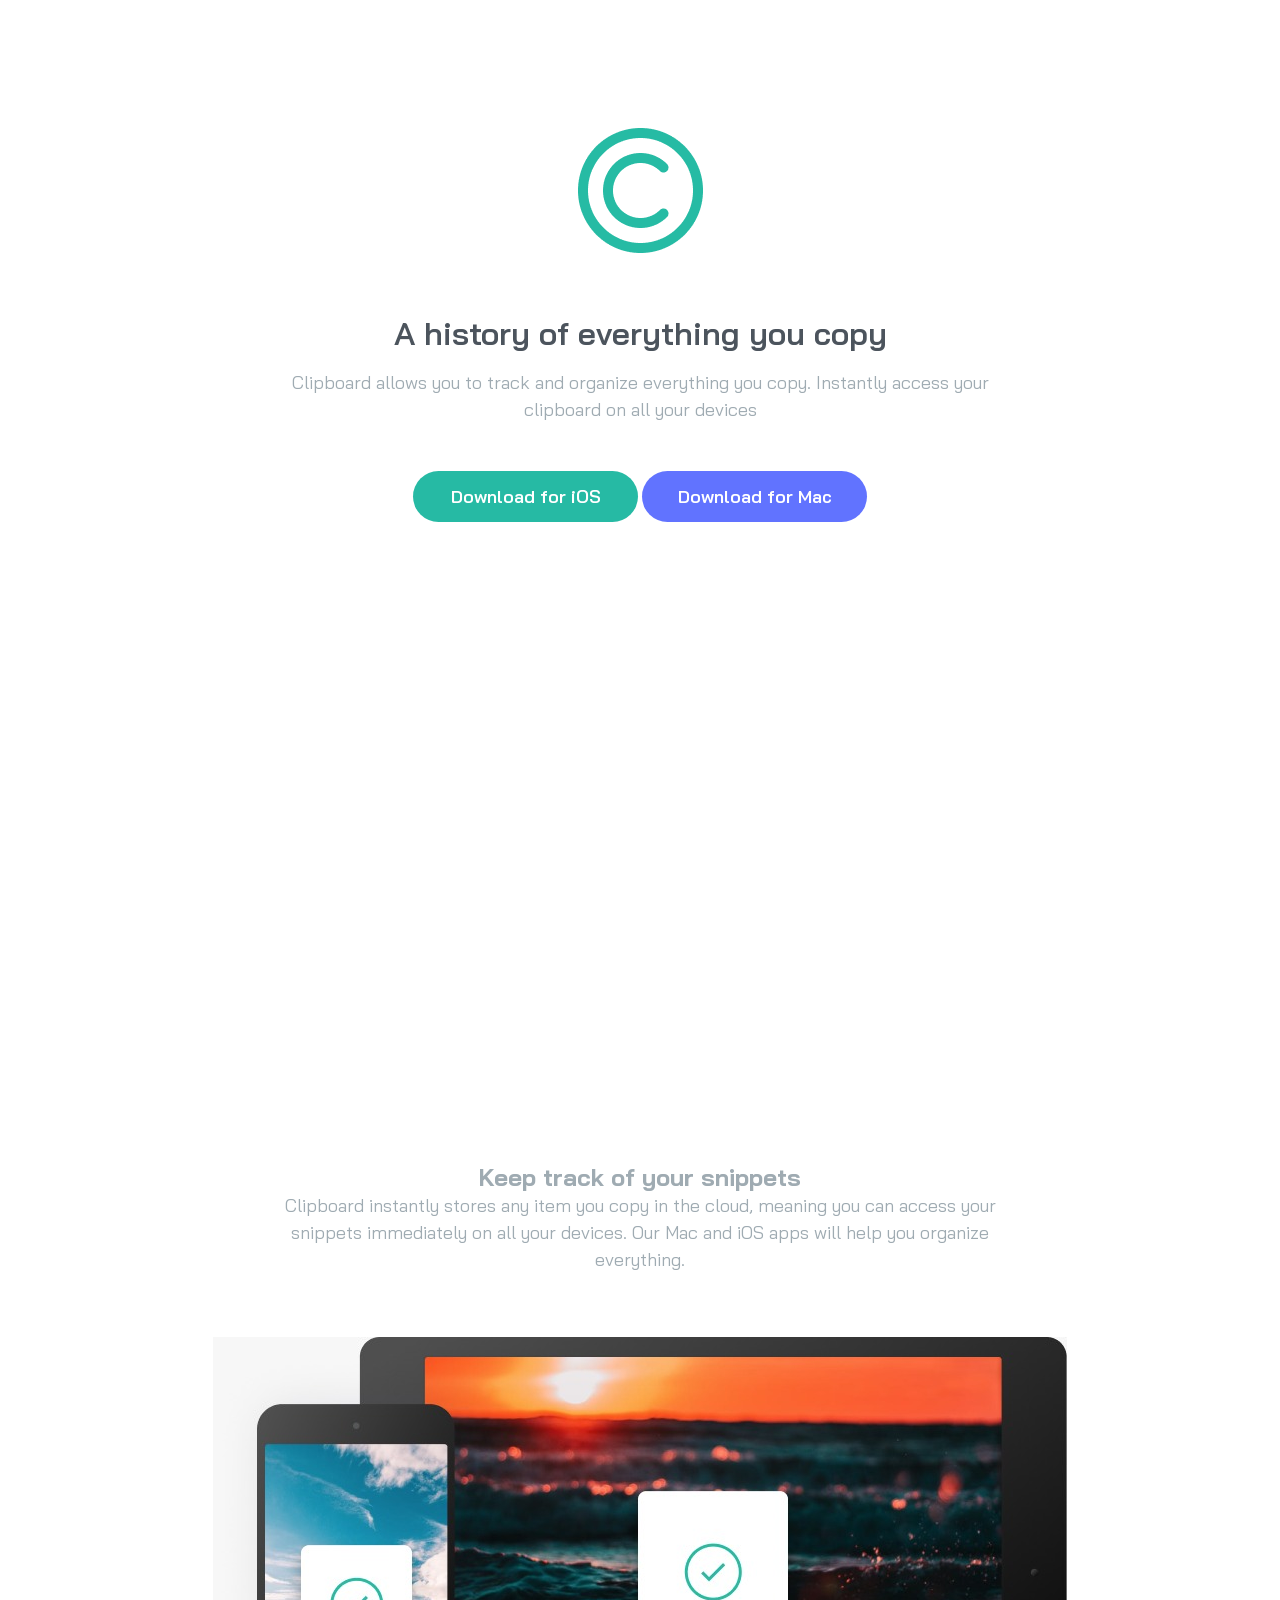
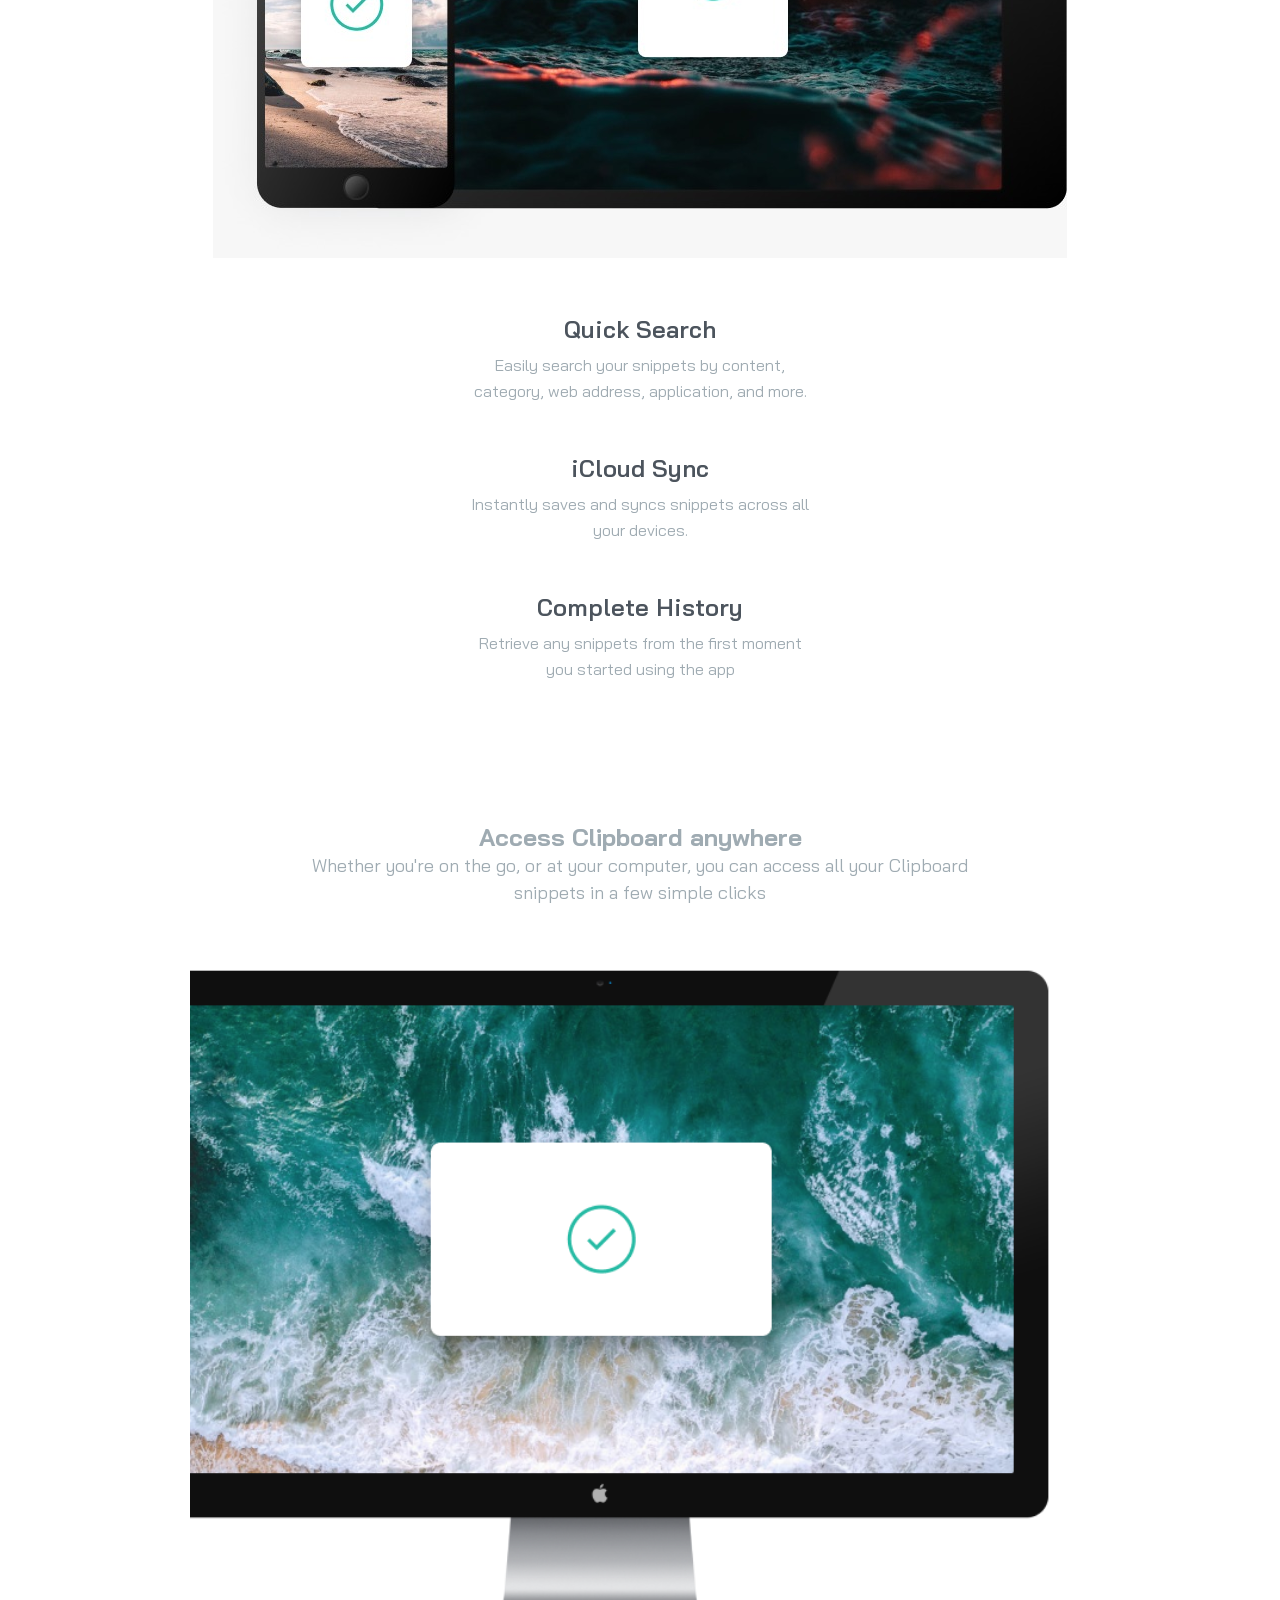
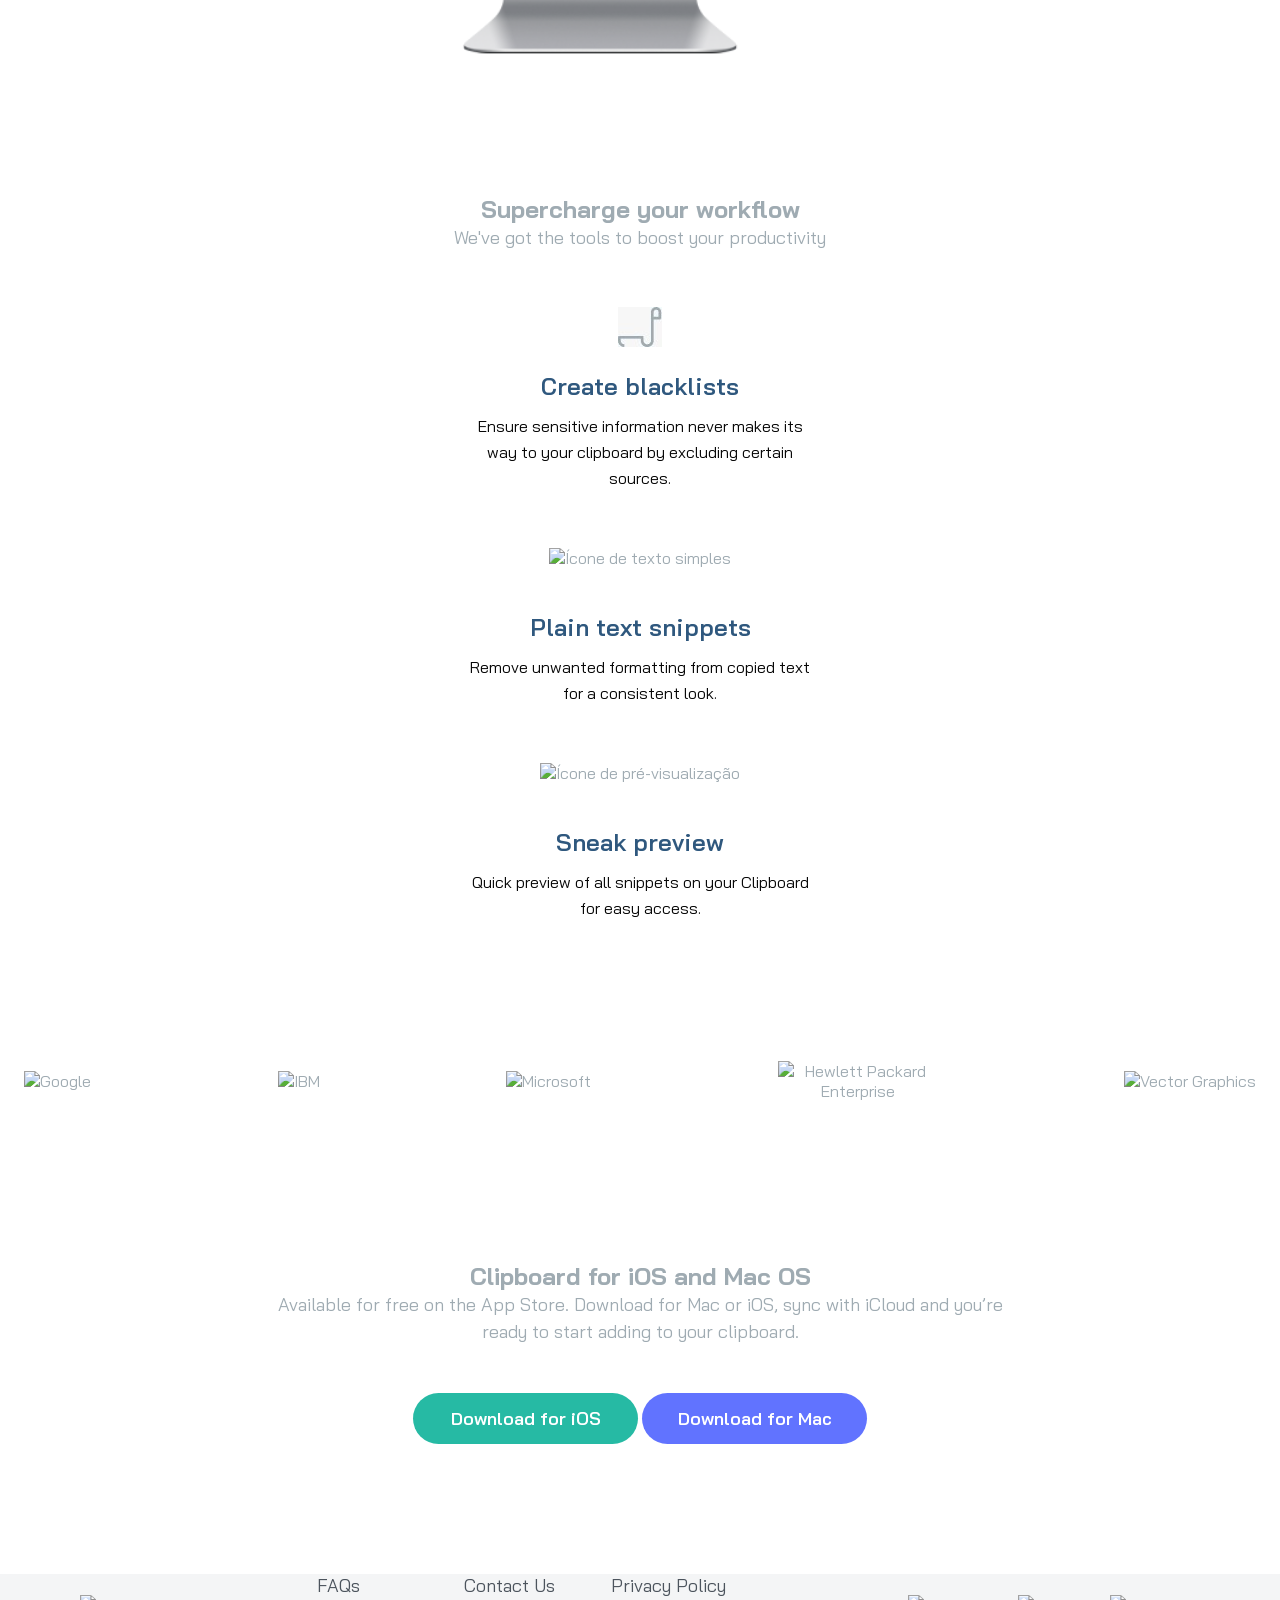
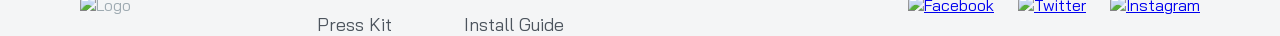
==== img/index.html @ 3c44db2e "finalizado" ====
<!DOCTYPE html>
<html lang="pt-br">
<head>
    <meta charset="UTF-8">
    <meta name="viewport" content="width=device-width, initial-scale=1.0">
    <title>Clipboard-landing</title>
    <link rel="stylesheet" href="style.css">
    <link rel="stylesheet" href="tipografia.css">
    <link rel="preconnect" href="https://fonts.googleapis.com">
<link rel="preconnect" href="https://fonts.gstatic.com" crossorigin>
<link href="https://fonts.googleapis.com/css2?family=Bai+Jamjuree:ital,wght@0,200;0,300;0,400;0,500;0,600;0,700;1,200;1,300;1,400;1,500;1,600;1,700&display=swap" rel="stylesheet">
</head>
<body>

  <main>
  <div class="logo-container">
    <img src="/img/Combined Shape.png" alt="Logo" />
  </div>

  <h1 class="title">A history of everything you copy</h1>

  <p class="description">
    Clipboard allows you to track and organize everything you copy. Instantly access your clipboard on all your devices
  </p>

  <div class="button-group">
    <a href="#" class="btn btn-ios">Download for iOS</a>
    <a href="#" class="btn btn-mac">Download for Mac</a>
  </div>
</main>
 


</main>
        
        <!-- Pincipal seção do site -->
    <section class="ferramenta"> 
        <!--O que a ferramenta faz -->
    </section>
    <section class="lugares">
        <!-- Lugares onde a ferramenta pode ser utilizada -->  
    </section>
    <section class="funcionalidade">
        <!-- Funcionalidade da ferramenta -->
    </section>
    <section class="parceiros">
          <!-- Parceiros que utilizam a ferramenta -->
    </section>
    <section class="dowload">
          <!-- dowload -->
    </section>
    <footer>
        <!-- Conteúdo do rodapé com acesso e etc -->
    </footer>
    </main>
    <section class="ferramenta">
  <!-- Título e descrição principal da secção -->
  <div class="ferramenta-header">
    <h2 class="title-secundary">Keep track of your snippets</h2>
    <p class="description">
      Clipboard instantly stores any item you copy in the cloud, meaning you can access your snippets immediately on all your devices. Our Mac and iOS apps will help you organize everything.
    </p>
  </div>

  
  <div class="ferramenta-content">
    <div class="ferramenta-image">
      <img src="/img/CelularComputador.jpg" alt="Computador Mac com tela " />
    </div>

    <div class="ferramenta-list">
      <div class="item">
        <h3>Quick Search</h3>
        <p>Easily search your snippets by content, category, web address, application, and more.</p>
      </div>

      <div class="item">
        <h3>iCloud Sync</h3>
        <p>Instantly saves and syncs snippets across all your devices.</p>
      </div>

      <div class="item">
        <h3>Complete History</h3>
        <p>Retrieve any snippets from the first moment you started using the app</p>
      </div>
    </div>
  </div>
</section>

<section class="lugares">
  <div class="section-header">
    <h2 class="title-secundary">Access Clipboard anywhere</h2>
    <p class="description">
      Whether you're on the go, or at your computer, you can access all your Clipboard snippets in a few simple clicks
    </p>
  </div>

  <div class="lugares-image">
    <img src="/img/Mask group (tablet).png" alt="Dispositivos móvel e tablet " />
  </div>
</section>

<section class="funcionalidade">
  <div class="section-header">
    <h2 class="title-secundary">Supercharge your workflow</h2>
    <p class="description">
      We've got the tools to boost your productivity
    </p>
  </div>

  <div class="funcionalidades-grid">
    <div class="card">
      <img src="/img/CardeEscrita.jpg" alt="Ícone de lista negra" class="card-icon" />
      <h3>Create blacklists</h3>
      <p>Ensure sensitive information never makes its way to your clipboard by excluding certain sources.</p>
    </div>

    <div class="card">
      <img src="img/A.jpg" alt="Ícone de texto simples" class="card-icon" />
      <h3>Plain text snippets</h3>
      <p>Remove unwanted formatting from copied text for a consistent look.</p>
    </div>

    <div class="card">
      <img src="img/olho.jpg" alt="Ícone de pré-visualização" class="card-icon" />
      <h3>Sneak preview</h3>
      <p>Quick preview of all snippets on your Clipboard for easy access.</p>
    </div>
  </div>
</section>

<section class="parceiros">
  <img src="img/Google.jpg" alt="Google" />
  <img src="img/IBM.jpg" alt="IBM" />
  <img src="img/Microsoft.jpg" alt="Microsoft" />
  <img src="img/hew.jpg" alt="Hewlett Packard Enterprise" />
  <img src="img/VectorGraphics.jpg" alt="Vector Graphics" />
</section>


<section class="download">
  <h2 class="title-secundary">Clipboard for iOS and Mac OS</h2>
  <p class="description">
    Available for free on the App Store. Download for Mac or iOS, sync with iCloud and you’re ready to start adding to your clipboard.
  </p>

  <div class="button-group">
    <a href="#" class="btn btn-ios">Download for iOS</a>
    <a href="#" class="btn btn-mac">Download for Mac</a>
  </div>
</section>


<footer>
  <div class="footer-container">
    <img src="img/Combined Shape2.jpg" alt="Logo" class="footer-logo" />

    <nav class="footer-links">
      <a href="#">FAQs</a>
      <a href="#">Contact Us</a>
      <a href="#">Privacy Policy</a>
      <a href="#">Press Kit</a>
      <a href="#">Install Guide</a>
    </nav>

    <div class="social-links">
      <a href="#" aria-label="Facebook"><img src="img/fecebok.jpg" alt="Facebook" /></a>
      <a href="#" aria-label="Twitter"><img src="img/Twitter.jpg" alt="Twitter" /></a>
      <a href="#" aria-label="Instagram"><img src="img/insta.jpg" alt="Instagram" /></a>
    </div>
  </div>
</footer>


</body>
</html>
---- img/style.css ----
* {
  margin: 0;
  padding: 0;
  box-sizing: border-box;
}

body {
  font-family: 'Bai Jamjuree', sans-serif;
  color: hsl(201, 11%, 66%); 
  background-color: #ffffff;
  background-image: url(/img/Bitmap2.png);
  background-repeat: no-repeat;
  background-position: top center;
  background-size: 100% 363px;
  
  text-align: center;
}


main {
  max-width: 1120px;
  margin: 0 auto;
  padding-top: 128px;
  padding-left: 24px;
  padding-right: 24px;
}

.logo-container {
  margin-bottom: 56px;
}

.logo-container img {
  width: 125px;
}

.title {
  color: hsl(210, 10%, 33%); 
  font-size: 32px;
  font-weight: 600;
  line-height: 125%;
  margin-bottom: 16px;
}

.description {
  font-size: 18px;
  line-height: 150%;
  max-width: 730px;
  margin: 0 auto 48px auto; 
}

.btn {
  display: inline-block;
  width: 100%;
  max-width: 225px;
  padding: 14px 0;
  border-radius: 28px;
  text-decoration: none;
  font-size: 18px;
  font-weight: 600;
  color: #ffffff;
  text-align: center;
}


.btn-ios {
  background-color: hsl(171, 66%, 44%);
}


.btn-mac {
  background-color: hsl(233, 100%, 69%);
}

.ferramenta {
  max-width: 1120px;
  margin: 0 auto;
  padding: 80px 24px;
}


.ferramenta-content {
  display: flex;
  flex-direction: row;
  align-items: center;
  justify-content: center; 
  gap: 80px;
}


.ferramenta-image {
  margin-left: 0; 
  flex: 1;
  display: flex;
  justify-content: center;
}

.ferramenta-image img {
  max-width: 100%;
  height: auto;
}

.ferramenta-list {
  flex: 1;
  text-align: left;
}
* {
  margin: 0;
  padding: 0;
  box-sizing: border-box;
}

body {
  font-family: 'Bai Jamjuree', sans-serif;
  color: hsl(201, 11%, 66%); 
  background-color: #ffffff;
  background-image: url(/img/Bitmap.png);
  background-repeat: no-repeat;
  background-position: top center;
  background-size: 100% 363px;
  
  text-align: center;
}


main {
  max-width: 1120px;
  margin: 0 auto;
  padding-top: 128px;
  padding-left: 24px;
  padding-right: 24px;
}

.logo-container {
  margin-bottom: 56px;
}

.logo-container img {
  width: 125px;
}

.title {
  color: hsl(210, 10%, 33%); 
  font-size: 32px;
  font-weight: 600;
  line-height: 125%;
  margin-bottom: 16px;
}

.description {
  font-size: 18px;
  line-height: 150%;
  max-width: 730px;
  margin: 0 auto 48px auto; 
}

.btn {
  display: inline-block;
  width: 100%;
  max-width: 225px;
  padding: 14px 0;
  border-radius: 28px;
  text-decoration: none;
  font-size: 18px;
  font-weight: 600;
  color: #ffffff;
  text-align: center;
}


.btn-ios {
  background-color: hsl(171, 66%, 44%);
}


.btn-mac {
  background-color: hsl(233, 100%, 69%);
}

.ferramenta {
  max-width: 1120px;
  margin: 0 auto;
  padding: 80px 24px;
}


.ferramenta-header {
  max-width: 730px;
  margin: 0 auto 64px auto;
  text-align: center;
}

.ferramenta-content {
  display: flex;
  flex-direction: column; 
  align-items: center;    
  gap: 56px;             
}


.ferramenta-image {
  margin: 0;
  display: flex;
  justify-content: center;
  width: 100%;
}

.ferramenta-image img {
  max-width: 100%;
  height: auto;
}

.ferramenta-list {
  display: flex;
  flex-direction: column;
  align-items: center;
  gap: 48px;             
  text-align: center;   
  max-width: 350px;     
}

.ferramenta-list .item h3 {
  color: hsl(210, 10%, 33%);
  font-size: 24px;
  font-weight: 600;
  margin-bottom: 8px;
}

.ferramenta-list .item p {
  font-size: 16px;
  line-height: 165%;
  color: hsl(201, 11%, 66%);
}
.section-header {
  max-width: 730px;
  margin: 0 auto 48px auto;
  text-align: center;
}

.lugares {
  padding: 60px 24px;
  text-align: center;
}

.lugares-image {
  margin-top: 40px;
}

.lugares-image img {
  width: 100%;
  max-width: 900px;
  height: auto;
}

.funcionalidade {
  padding: 60px 24px;
  text-align: center;
}

.funcionalidades-grid {
  display: flex;
  flex-direction: column; 
  align-items: center;
  gap: 56px;
  margin-top: 56px;
}

.card {
  display: flex;
  flex-direction: column;
  align-items: center;
  max-width: 350px;
}

.card-icon {
  height: 40px; 
  margin-bottom: 24px;
}

.card h3 {
  color: rgb(47, 88, 126);
  font-size: 24px;
  font-weight: 600;
  margin-bottom: 12px;
}

.card p {
  font-size: 16px;
  line-height: 165%;
  color: rgb(7, 7, 7)
}


.parceiros {
  display: flex;
  flex-direction: column;
  align-items: center;
  gap: 56px;
  padding: 80px 24px;
}

.parceiros img {
  max-width: 160px;
  height: auto;
}

.download {
  text-align: center;
  padding: 80px 24px 130px 24px;
}

.download .description {
  margin-bottom: 48px;
}


footer {
  background-color: hsl(201, 11%, 96%);
}

.footer-container {
  max-width: 1120px;
  margin: 0 auto;
  display: flex;
  flex-direction: column;
  align-items: center;
  gap: 40px;
}

.footer-logo {
  width: 55px;
}

.footer-links {
  display: flex;
  flex-direction: column;
  align-items: center;
  gap: 16px;
}

.footer-links a {
  color: hsl(210, 10%, 33%);
  text-decoration: none;
  font-size: 18px;
  transition: color 0.3s ease;
}

.footer-links a:hover {
  color: hsl(171, 66%, 44%); 
}

.social-links {
  display: flex;
  gap: 24px;
  align-items: center;
}

.social-links img {
  width: 24px;
  height: 24px;

}

@media (min-width: 768px) {

  .parceiros {
    flex-direction: row;
    justify-content: space-between;
    flex-wrap: wrap;
  }

 
  .footer-container {
    flex-direction: row;
    justify-content: space-between;
    text-align: left;
  }

  .footer-links {
    display: grid;
    grid-template-columns: repeat(3, 1fr); 
    gap: 16px 32px;
  }
}
---- img/tipografia.css ----
@media (min-width: 1300px) {
  .text-preset-1 {
    font-size: 46px;
    line-height: 125%;
    letter-spacing: -0.75px;
    font-weight: 600; 
  }
  
  .text-preset-2 {
    font-size: 32px;
    line-height: 125%;
    letter-spacing: 0px;
    font-weight: 600; 
  }

  .text-preset-3 {
    font-size: 24px;
    line-height: 125%;
    letter-spacing: -0.5px;
    font-weight: 600; 
  }

  .text-preset-4 {
    font-size: 20px;
    line-height: 125%;
    letter-spacing: -0.5px;
    font-weight: 600; 
  }

  .text-preset-5 {
    font-size: 18px;
    line-height: 150%;
    letter-spacing: -0.35px;
    font-weight: 600;
  }

  .text-preset-6 {
    font-size: 18px;
    line-height: 150%;
    letter-spacing: -0.35px;
    font-weight: 400;
  }

  .text-preset-7-bold {
    font-size: 16px;
    line-height: 165%;
    letter-spacing: 0px;
    font-weight: 600;
  }

  .text-preset-7-regular {
    font-size: 16px;
    line-height: 165%;
    letter-spacing: 0px;
    font-weight: 400; 
  }

  .text-preset-8 {
    font-size: 14px;
    line-height: 150%;
    letter-spacing: 0px;
    font-weight: 400; 
  }
}
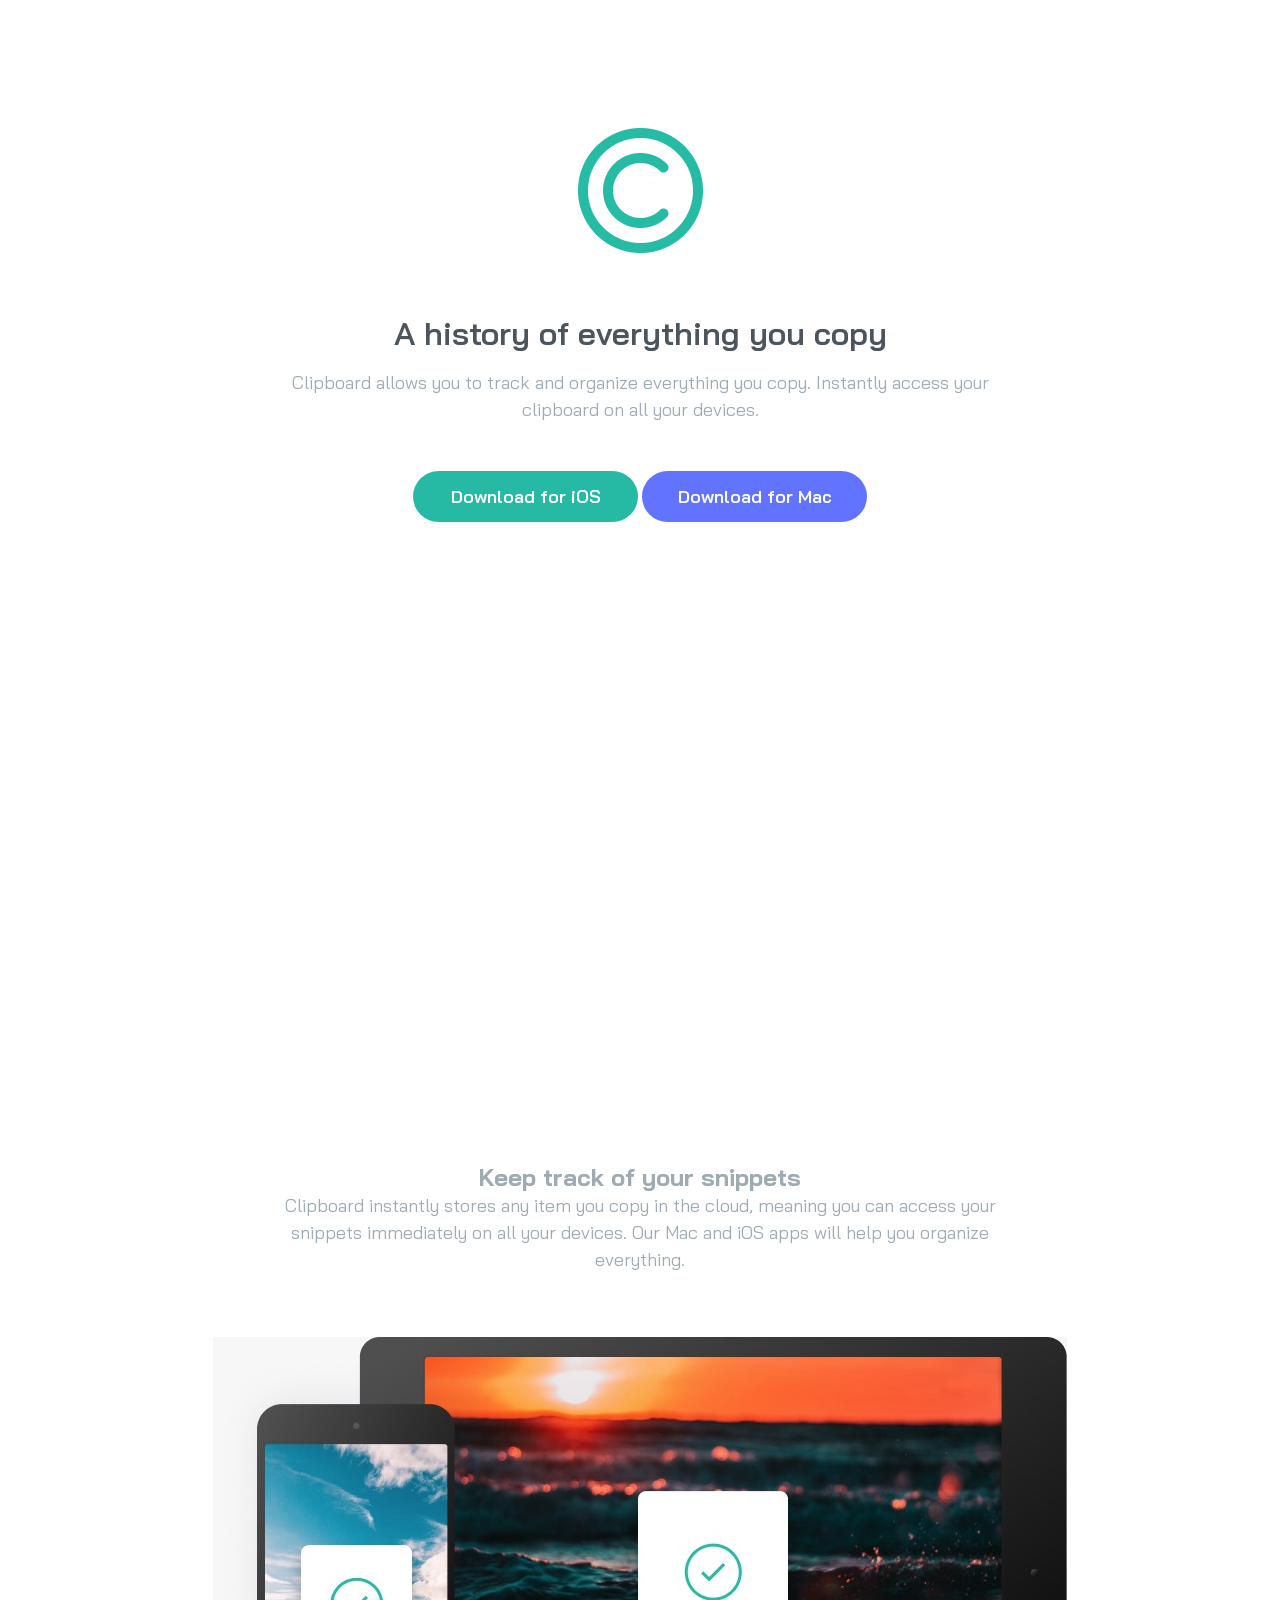
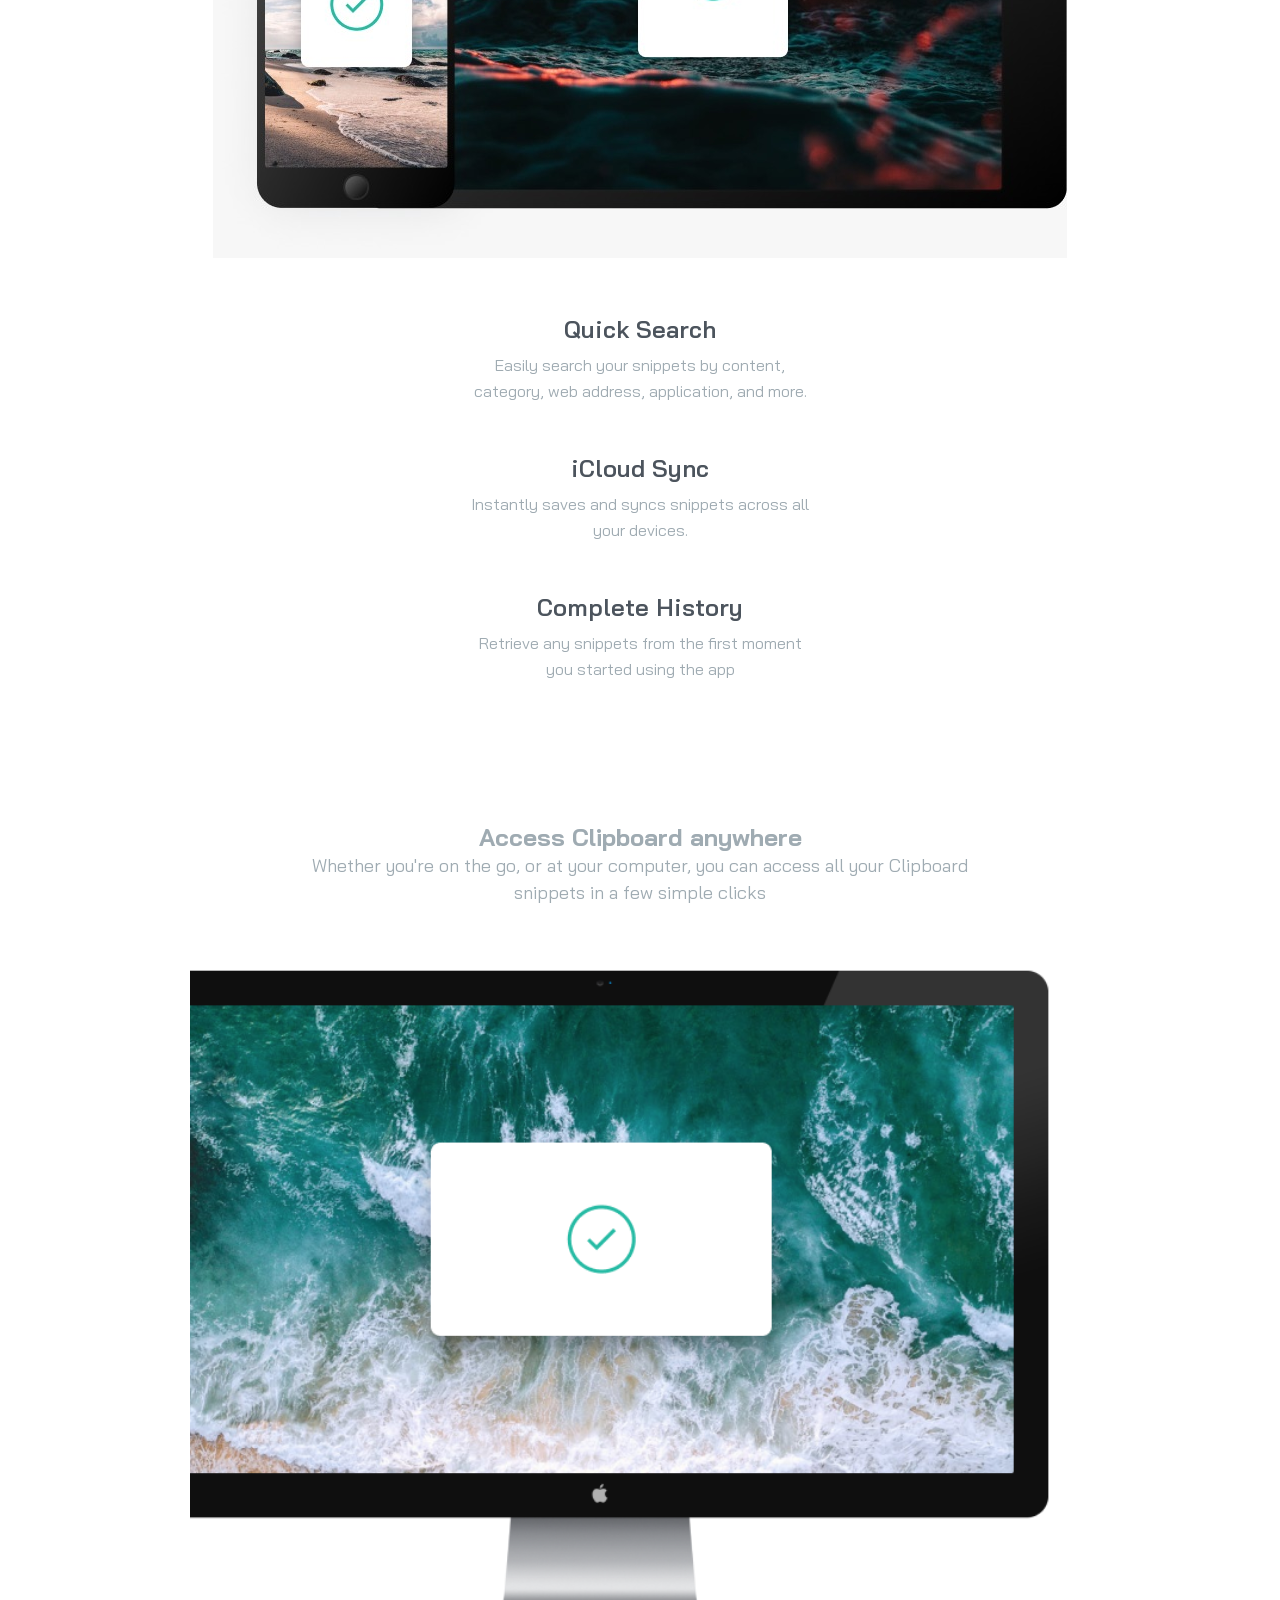
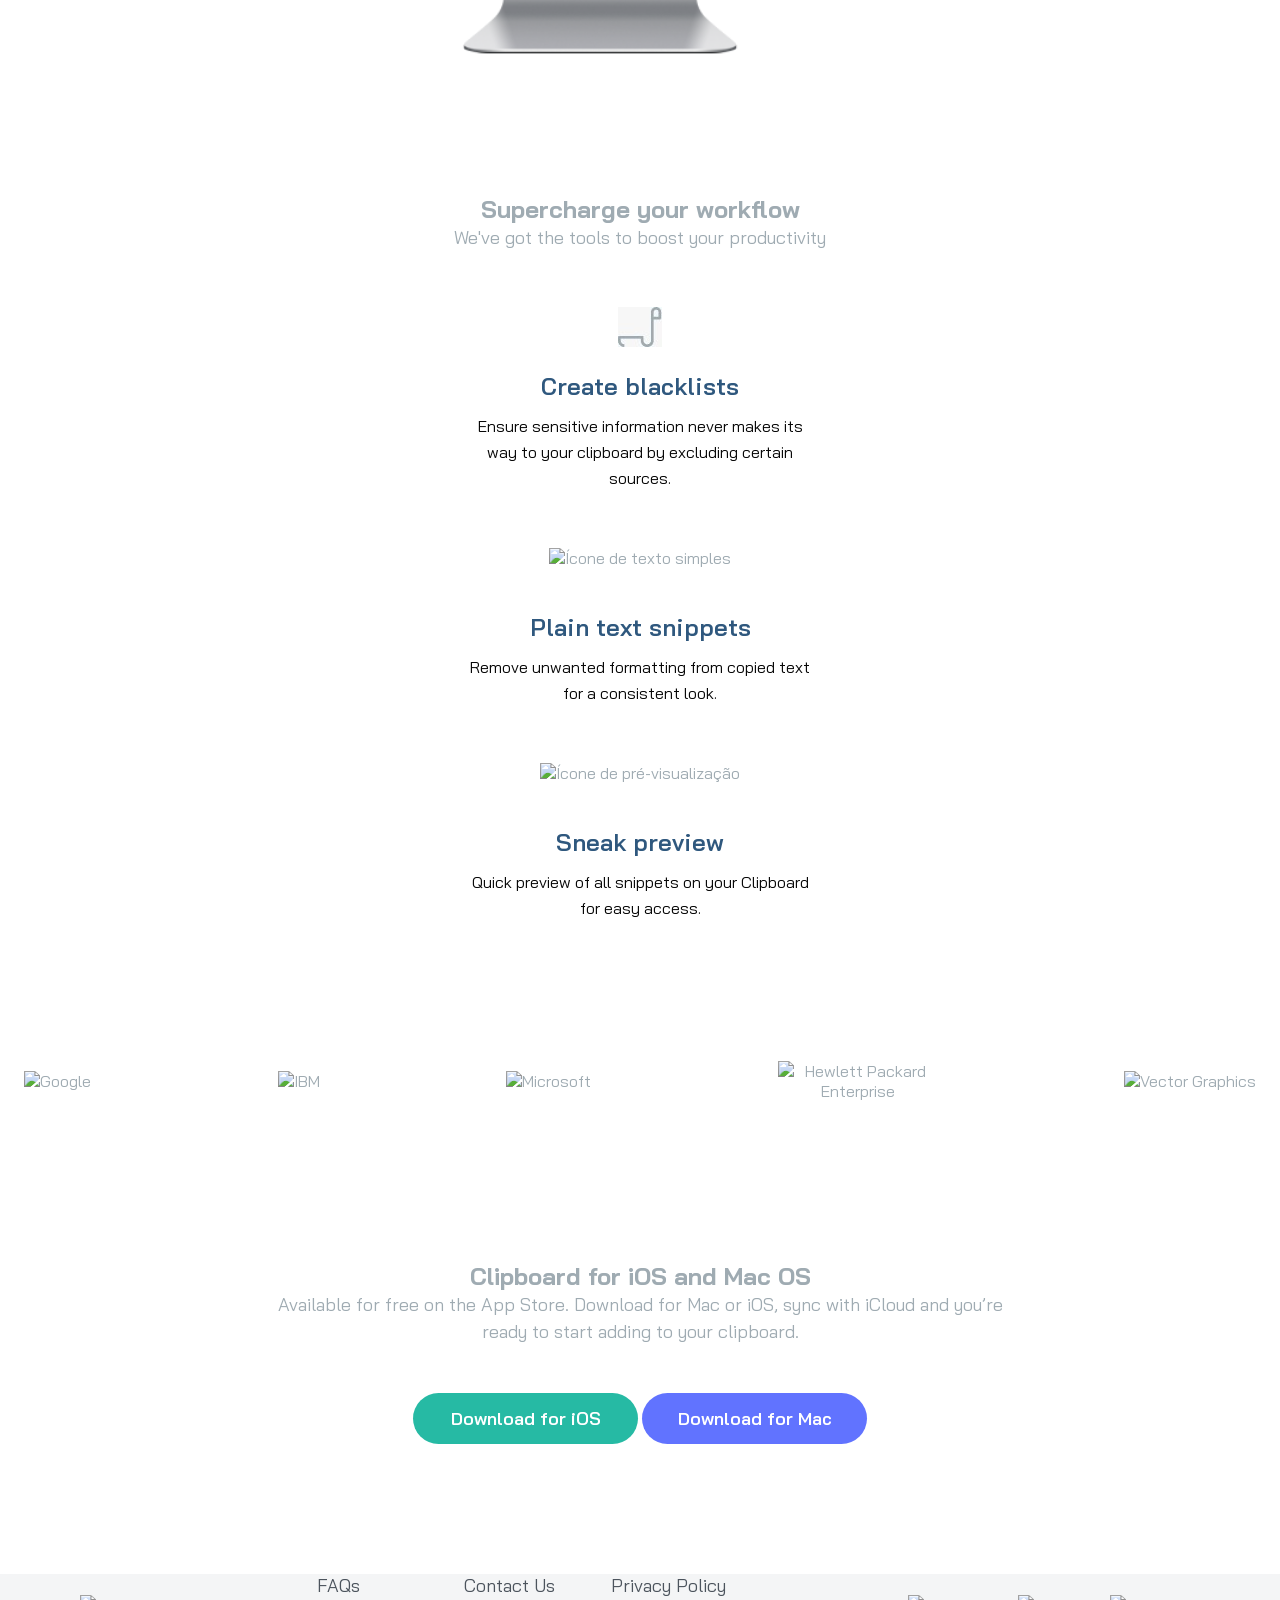
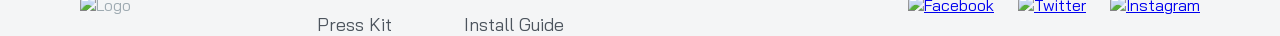
==== commit 011d7c53: "finalizado" ====
--- a/img/index.html
+++ b/img/index.html
@@ -20,7 +20,7 @@
   <h1 class="title">A history of everything you copy</h1>
 
   <p class="description">
-    Clipboard allows you to track and organize everything you copy. Instantly access your clipboard on all your devices
+    Clipboard allows you to track and organize everything you copy. Instantly access your clipboard on all your devices.
   </p>
 
   <div class="button-group">
